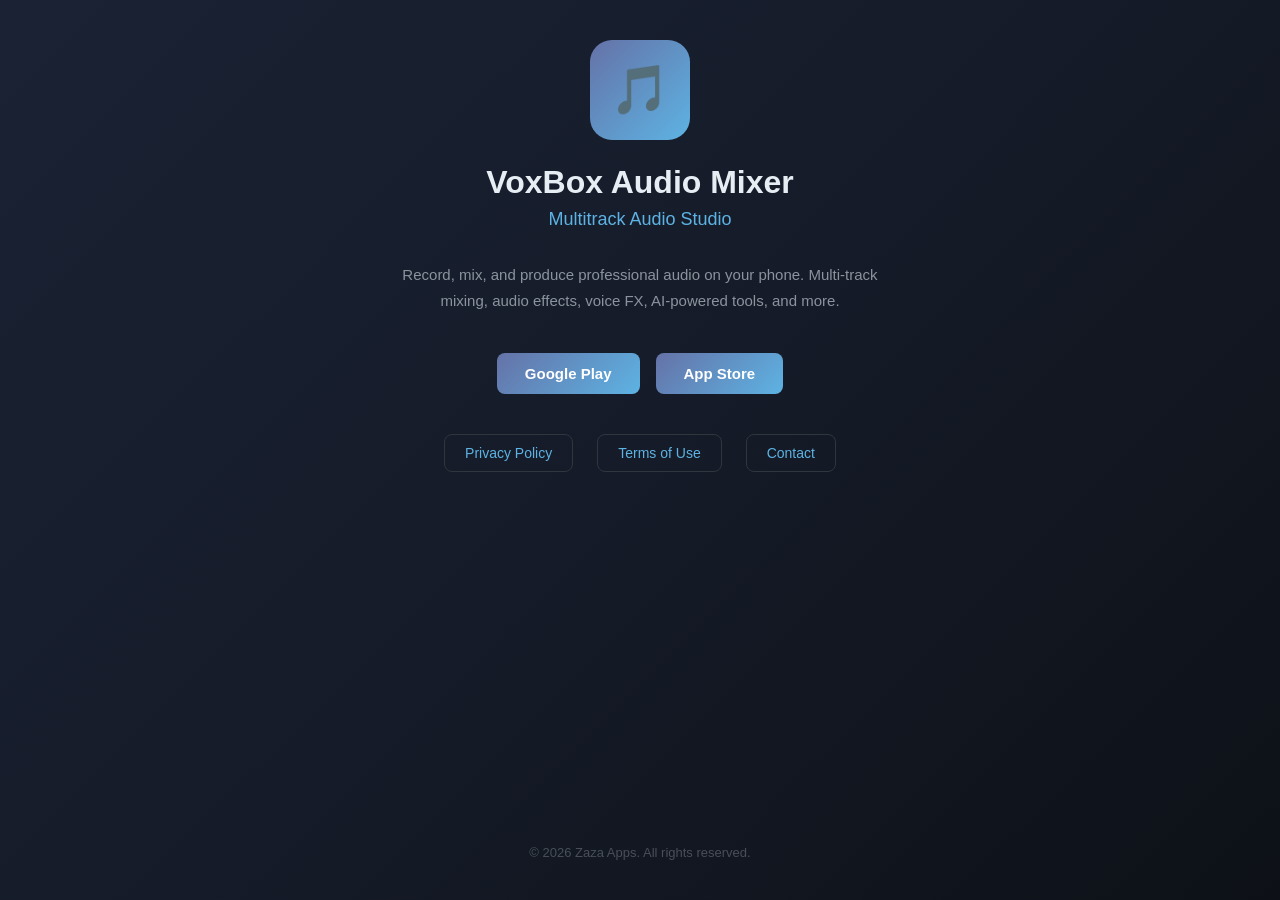
==== index.html @ 4f1d18e4 "Add privacy policy, terms of use, and landing page Required for iOS App Store review — auto-renewabl" ====
<!DOCTYPE html>
<html lang="en">
<head>
  <meta charset="UTF-8">
  <meta name="viewport" content="width=device-width, initial-scale=1.0">
  <title>VoxBox Audio Mixer - Multitrack Audio Studio</title>
  <style>
    * { margin: 0; padding: 0; box-sizing: border-box; }
    body {
      font-family: -apple-system, BlinkMacSystemFont, 'Segoe UI', Roboto, Helvetica, Arial, sans-serif;
      background: linear-gradient(135deg, #1A2234 0%, #151B28 50%, #0D1117 100%);
      color: #c9d1d9; min-height: 100vh;
      display: flex; flex-direction: column; align-items: center; justify-content: center;
      text-align: center; padding: 40px 24px;
    }
    .logo {
      width: 100px; height: 100px; border-radius: 22px;
      background: linear-gradient(135deg, #6572A7, #5DB3E3);
      display: flex; align-items: center; justify-content: center;
      margin-bottom: 24px; font-size: 48px;
    }
    h1 { color: #e6edf3; font-size: 32px; margin-bottom: 8px; }
    .tagline { color: #5DB3E3; font-size: 18px; margin-bottom: 32px; }
    .description { max-width: 500px; font-size: 15px; line-height: 1.7; margin-bottom: 40px; color: #8b949e; }
    .links { display: flex; gap: 24px; flex-wrap: wrap; justify-content: center; margin-bottom: 40px; }
    .links a {
      color: #5DB3E3; text-decoration: none; font-size: 14px;
      padding: 10px 20px; border: 1px solid #30363d; border-radius: 8px;
      transition: border-color 0.2s;
    }
    .links a:hover { border-color: #5DB3E3; }
    .store-links { display: flex; gap: 16px; flex-wrap: wrap; justify-content: center; margin-bottom: 40px; }
    .store-btn {
      display: inline-block; padding: 12px 28px; border-radius: 8px;
      background: linear-gradient(135deg, #6572A7, #5DB3E3);
      color: #fff; text-decoration: none; font-weight: 600; font-size: 15px;
      transition: opacity 0.2s;
    }
    .store-btn:hover { opacity: 0.9; }
    .footer { color: #484f58; font-size: 13px; margin-top: auto; padding-top: 40px; }
    .footer a { color: #484f58; }
  </style>
</head>
<body>
  <div class="logo">🎵</div>
  <h1>VoxBox Audio Mixer</h1>
  <p class="tagline">Multitrack Audio Studio</p>
  <p class="description">
    Record, mix, and produce professional audio on your phone.
    Multi-track mixing, audio effects, voice FX, AI-powered tools, and more.
  </p>

  <div class="store-links">
    <a class="store-btn" href="https://play.google.com/store/apps/details?id=com.zaza.beatbox" target="_blank" rel="noopener">Google Play</a>
    <a class="store-btn" href="https://apps.apple.com/app/id123456789" target="_blank" rel="noopener">App Store</a>
  </div>

  <div class="links">
    <a href="/privacy-policy">Privacy Policy</a>
    <a href="/terms-of-use">Terms of Use</a>
    <a href="mailto:zazamediaapps@gmail.com">Contact</a>
  </div>

  <p class="footer">&copy; 2026 Zaza Apps. All rights reserved.</p>
</body>
</html>
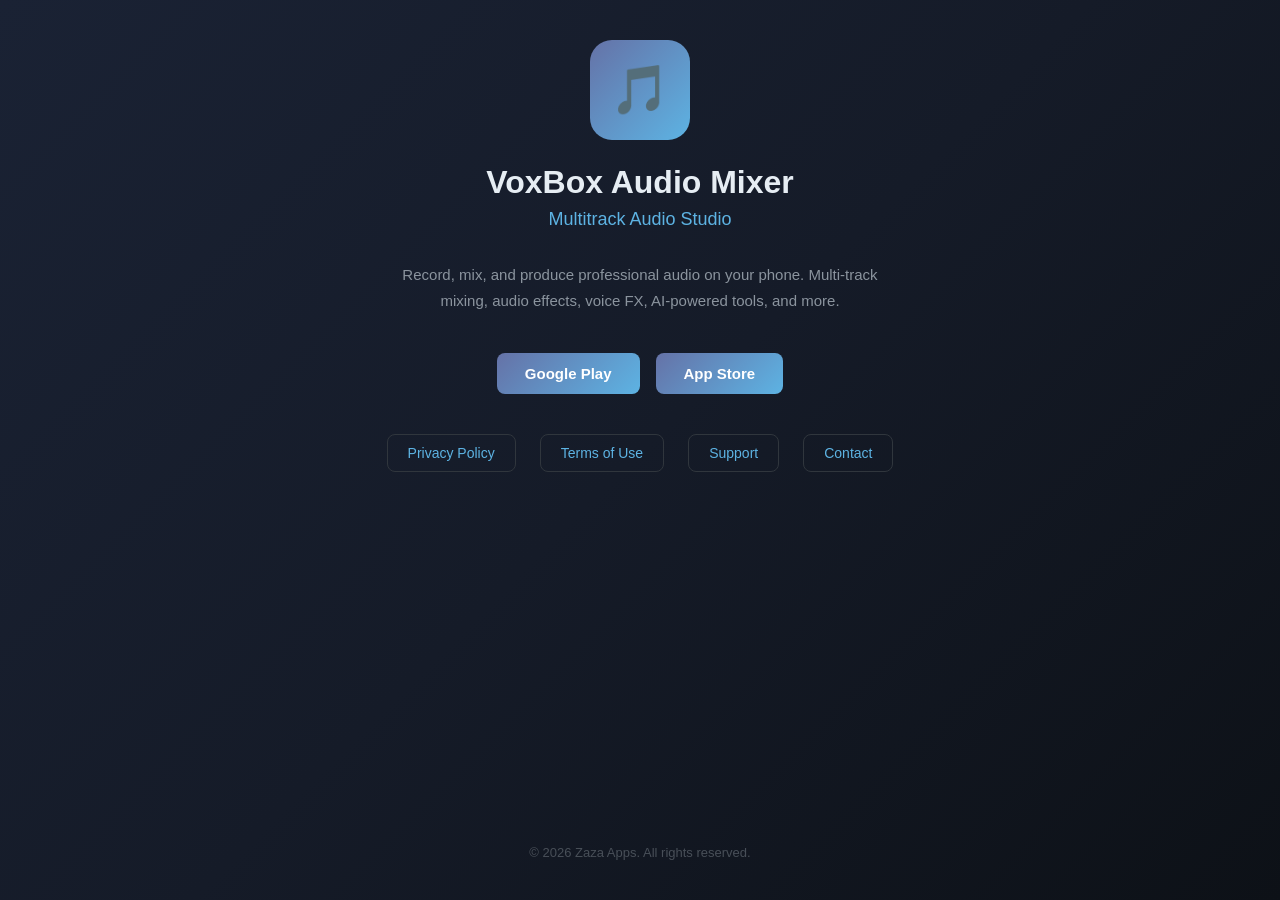
==== commit cbededb6: "fixess" ====
--- a/index.html
+++ b/index.html
@@ -58,6 +58,7 @@
   <div class="links">
     <a href="/privacy-policy">Privacy Policy</a>
     <a href="/terms-of-use">Terms of Use</a>
+    <a href="/support">Support</a>
     <a href="mailto:zazamediaapps@gmail.com">Contact</a>
   </div>
 
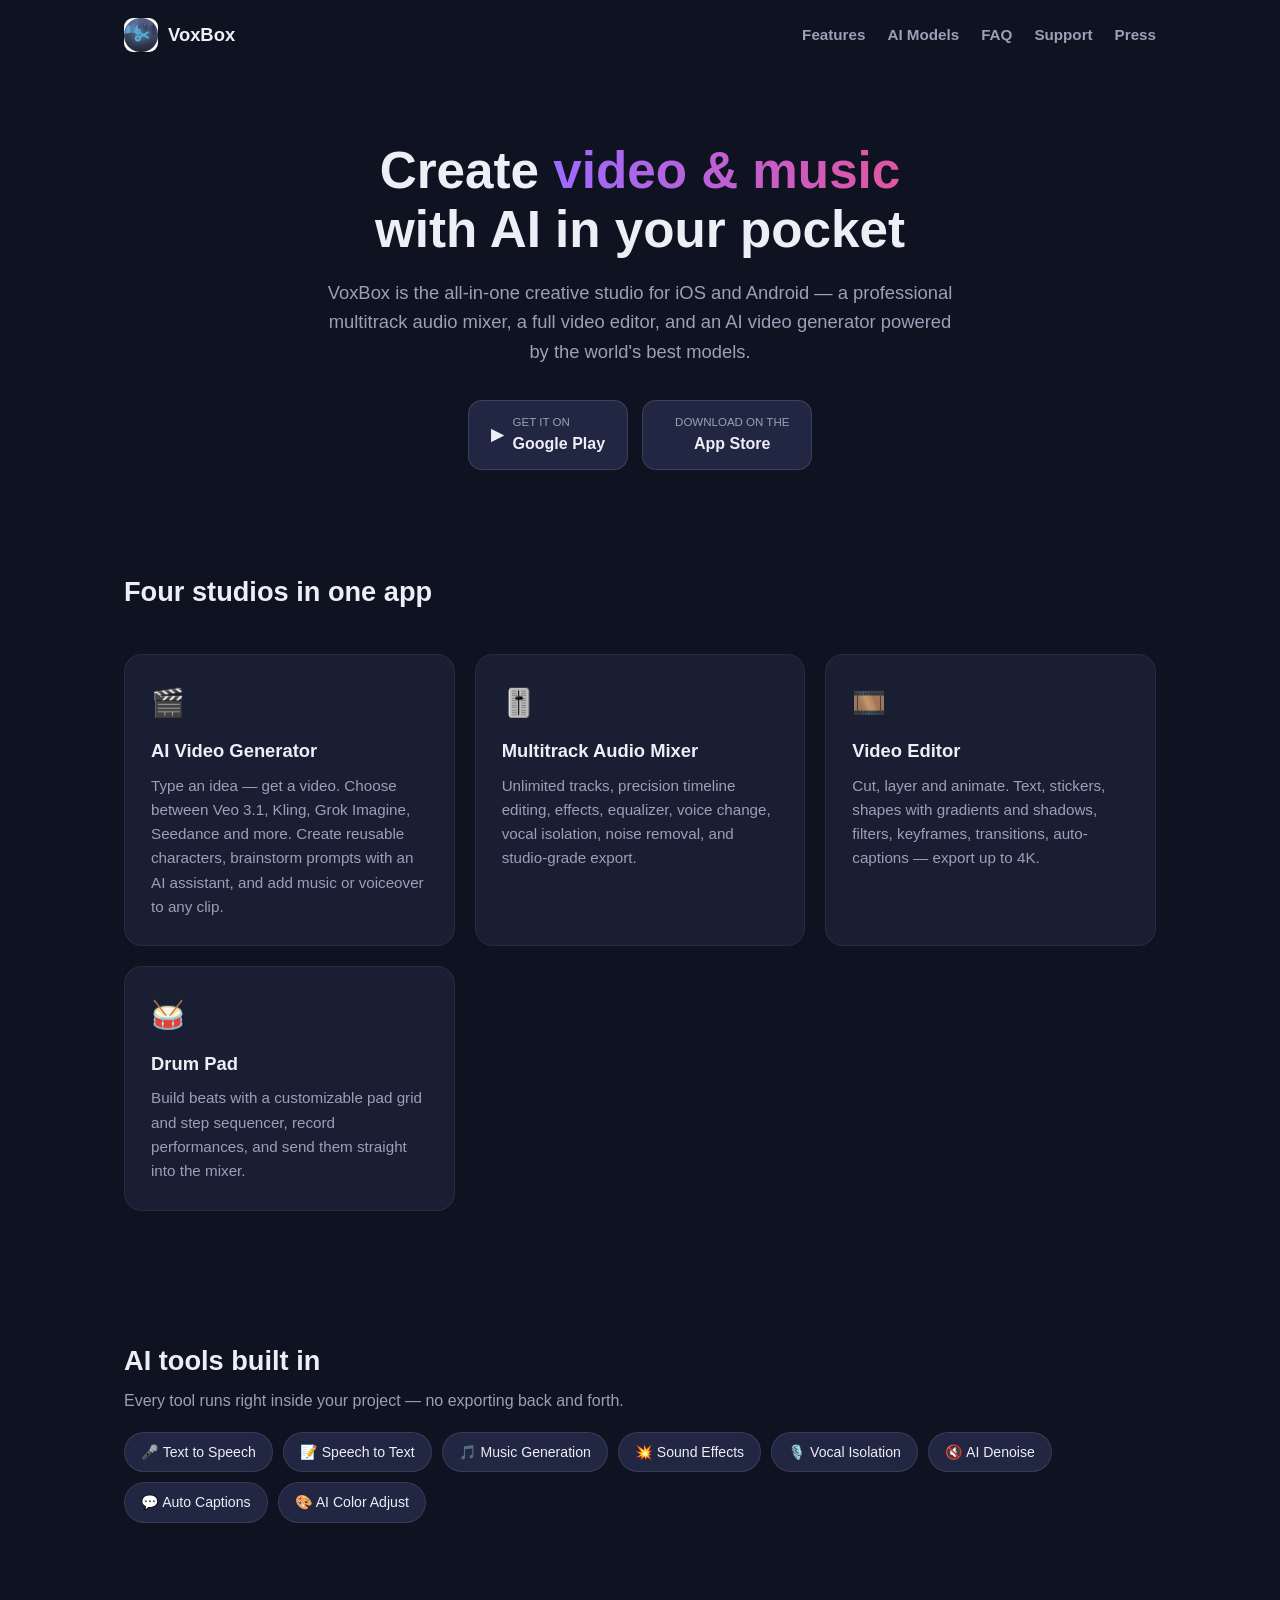
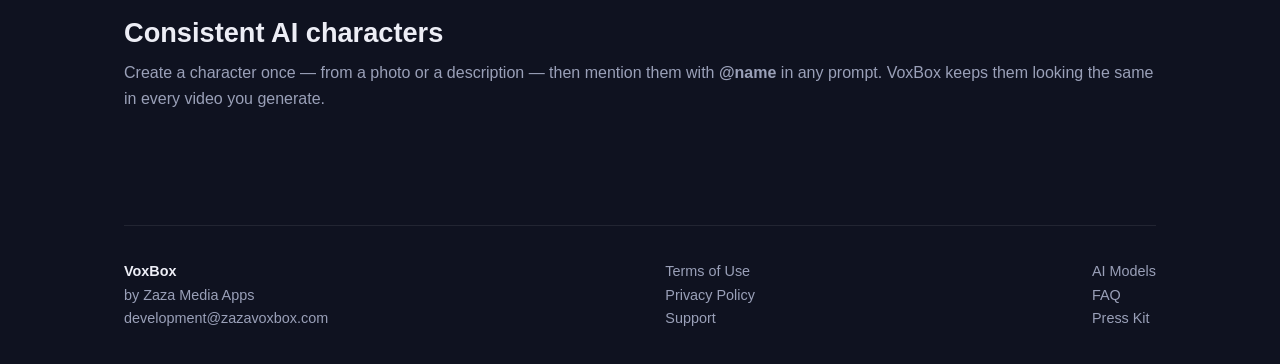
==== commit 30eb597d: "Full website: landing, AI model showcase, FAQ, press page Landing sells the four studios + AI tools;" ====
--- a/index.html
+++ b/index.html
@@ -1,67 +1,83 @@
 <!DOCTYPE html>
 <html lang="en">
 <head>
-  <meta charset="UTF-8">
-  <meta name="viewport" content="width=device-width, initial-scale=1.0">
-  <title>VoxBox Audio Mixer - Multitrack Audio Studio</title>
-  <style>
-    * { margin: 0; padding: 0; box-sizing: border-box; }
-    body {
-      font-family: -apple-system, BlinkMacSystemFont, 'Segoe UI', Roboto, Helvetica, Arial, sans-serif;
-      background: linear-gradient(135deg, #1A2234 0%, #151B28 50%, #0D1117 100%);
-      color: #c9d1d9; min-height: 100vh;
-      display: flex; flex-direction: column; align-items: center; justify-content: center;
-      text-align: center; padding: 40px 24px;
-    }
-    .logo {
-      width: 100px; height: 100px; border-radius: 22px;
-      background: linear-gradient(135deg, #6572A7, #5DB3E3);
-      display: flex; align-items: center; justify-content: center;
-      margin-bottom: 24px; font-size: 48px;
-    }
-    h1 { color: #e6edf3; font-size: 32px; margin-bottom: 8px; }
-    .tagline { color: #5DB3E3; font-size: 18px; margin-bottom: 32px; }
-    .description { max-width: 500px; font-size: 15px; line-height: 1.7; margin-bottom: 40px; color: #8b949e; }
-    .links { display: flex; gap: 24px; flex-wrap: wrap; justify-content: center; margin-bottom: 40px; }
-    .links a {
-      color: #5DB3E3; text-decoration: none; font-size: 14px;
-      padding: 10px 20px; border: 1px solid #30363d; border-radius: 8px;
-      transition: border-color 0.2s;
-    }
-    .links a:hover { border-color: #5DB3E3; }
-    .store-links { display: flex; gap: 16px; flex-wrap: wrap; justify-content: center; margin-bottom: 40px; }
-    .store-btn {
-      display: inline-block; padding: 12px 28px; border-radius: 8px;
-      background: linear-gradient(135deg, #6572A7, #5DB3E3);
-      color: #fff; text-decoration: none; font-weight: 600; font-size: 15px;
-      transition: opacity 0.2s;
-    }
-    .store-btn:hover { opacity: 0.9; }
-    .footer { color: #484f58; font-size: 13px; margin-top: auto; padding-top: 40px; }
-    .footer a { color: #484f58; }
-  </style>
+<meta charset="utf-8">
+<meta name="viewport" content="width=device-width,initial-scale=1">
+<title>VoxBox — AI Video & Audio Editor</title>
+<meta name="description" content="VoxBox is an all-in-one AI video and audio editor for iOS and Android: multitrack audio mixer, video editor, AI video generator with 7 top models, drum pad, and AI-powered tools.">
+<link rel="icon" href="/icon.jpg">
+<link rel="stylesheet" href="/styles.css">
 </head>
 <body>
-  <div class="logo">🎵</div>
-  <h1>VoxBox Audio Mixer</h1>
-  <p class="tagline">Multitrack Audio Studio</p>
-  <p class="description">
-    Record, mix, and produce professional audio on your phone.
-    Multi-track mixing, audio effects, voice FX, AI-powered tools, and more.
-  </p>
+<div class="wrap">
+<nav>
+  <a class="logo" href="/"><img src="/icon.jpg" alt="VoxBox"> VoxBox</a>
+  <div class="links">
+    <a href="#features">Features</a>
+    <a href="/models/">AI Models</a>
+    <a href="/faq/">FAQ</a>
+    <a href="/support">Support</a>
+    <a href="/press/">Press</a>
+  </div>
+</nav>
 
-  <div class="store-links">
-    <a class="store-btn" href="https://play.google.com/store/apps/details?id=com.zaza.beatbox" target="_blank" rel="noopener">Google Play</a>
-    <a class="store-btn" href="https://apps.apple.com/app/id123456789" target="_blank" rel="noopener">App Store</a>
+<div class="hero">
+  <h1>Create <span class="grad">video & music</span><br>with AI in your pocket</h1>
+  <p>VoxBox is the all-in-one creative studio for iOS and Android — a professional multitrack audio mixer, a full video editor, and an AI video generator powered by the world's best models.</p>
+  <div class="badges">
+    <a class="badge" href="https://play.google.com/store/apps/details?id=com.zaza.beatbox"><span>▶</span><span><small>GET IT ON</small>Google Play</span></a>
+    <a class="badge" href="https://apps.apple.com/us/app/voxbox-ai-video-audio-editor/id6758082200"><span></span><span><small>DOWNLOAD ON THE</small>App Store</span></a>
   </div>
+</div>
 
-  <div class="links">
-    <a href="/privacy-policy">Privacy Policy</a>
-    <a href="/terms-of-use">Terms of Use</a>
-    <a href="/support">Support</a>
-    <a href="mailto:zazamediaapps@gmail.com">Contact</a>
+<section id="features">
+  <h2>Four studios in one app</h2>
+  <div class="grid">
+    <div class="card"><span class="ico">🎬</span><h3>AI Video Generator</h3><p>Type an idea — get a video. Choose between Veo 3.1, Kling, Grok Imagine, Seedance and more. Create reusable characters, brainstorm prompts with an AI assistant, and add music or voiceover to any clip.</p></div>
+    <div class="card"><span class="ico">🎚️</span><h3>Multitrack Audio Mixer</h3><p>Unlimited tracks, precision timeline editing, effects, equalizer, voice change, vocal isolation, noise removal, and studio-grade export.</p></div>
+    <div class="card"><span class="ico">🎞️</span><h3>Video Editor</h3><p>Cut, layer and animate. Text, stickers, shapes with gradients and shadows, filters, keyframes, transitions, auto-captions — export up to 4K.</p></div>
+    <div class="card"><span class="ico">🥁</span><h3>Drum Pad</h3><p>Build beats with a customizable pad grid and step sequencer, record performances, and send them straight into the mixer.</p></div>
   </div>
+</section>
 
-  <p class="footer">&copy; 2026 Zaza Apps. All rights reserved.</p>
+<section>
+  <h2>AI tools built in</h2>
+  <p class="sub">Every tool runs right inside your project — no exporting back and forth.</p>
+  <div class="pillrow">
+    <span class="pill">🎤 Text to Speech</span>
+    <span class="pill">📝 Speech to Text</span>
+    <span class="pill">🎵 Music Generation</span>
+    <span class="pill">💥 Sound Effects</span>
+    <span class="pill">🎙️ Vocal Isolation</span>
+    <span class="pill">🔇 AI Denoise</span>
+    <span class="pill">💬 Auto Captions</span>
+    <span class="pill">🎨 AI Color Adjust</span>
+  </div>
+</section>
+
+<section>
+  <h2>Consistent AI characters</h2>
+  <p class="sub">Create a character once — from a photo or a description — then mention them with <b>@name</b> in any prompt. VoxBox keeps them looking the same in every video you generate.</p>
+</section>
+
+<footer>
+  <div class="cols">
+    <div>
+      <b style="color:var(--text)">VoxBox</b><br>by Zaza Media Apps<br>
+      <a href="mailto:development@zazavoxbox.com">development@zazavoxbox.com</a>
+    </div>
+    <div>
+      <a href="/terms-of-use">Terms of Use</a><br>
+      <a href="/privacy-policy">Privacy Policy</a><br>
+      <a href="/support">Support</a>
+    </div>
+    <div>
+      <a href="/models/">AI Models</a><br>
+      <a href="/faq/">FAQ</a><br>
+      <a href="/press/">Press Kit</a>
+    </div>
+  </div>
+</footer>
+</div>
 </body>
 </html>
--- a/styles.css
+++ b/styles.css
@@ -0,0 +1,41 @@
+:root{--bg:#0F1220;--card:#1A1E33;--card2:#212642;--text:#EDEEF6;--dim:#9AA0B8;--a1:#9B6BFF;--a2:#E255A1;--ok:#36D17A}
+*{margin:0;padding:0;box-sizing:border-box}
+body{background:var(--bg);color:var(--text);font-family:-apple-system,BlinkMacSystemFont,'Segoe UI',Roboto,sans-serif;line-height:1.6}
+a{color:var(--a1);text-decoration:none}
+.wrap{max-width:1080px;margin:0 auto;padding:0 24px}
+nav{display:flex;align-items:center;gap:28px;padding:18px 0;flex-wrap:wrap}
+nav .logo{display:flex;align-items:center;gap:10px;font-weight:800;font-size:1.15rem;color:var(--text)}
+nav .logo img{width:34px;height:34px;border-radius:9px}
+nav .links{display:flex;gap:22px;margin-left:auto;flex-wrap:wrap}
+nav .links a{color:var(--dim);font-weight:600;font-size:.95rem}
+nav .links a:hover{color:var(--text)}
+.hero{text-align:center;padding:72px 0 56px}
+.hero h1{font-size:clamp(2rem,5vw,3.2rem);font-weight:900;line-height:1.15}
+.grad{background:linear-gradient(90deg,var(--a1),var(--a2));-webkit-background-clip:text;background-clip:text;color:transparent}
+.hero p{color:var(--dim);font-size:1.15rem;max-width:640px;margin:18px auto 0}
+.badges{display:flex;gap:14px;justify-content:center;margin-top:34px;flex-wrap:wrap}
+.badge{display:inline-flex;align-items:center;gap:10px;background:var(--card2);border:1px solid rgba(255,255,255,.12);border-radius:14px;padding:12px 22px;color:var(--text);font-weight:700;transition:.2s}
+.badge:hover{border-color:var(--a1);transform:translateY(-2px)}
+.badge small{display:block;font-weight:500;color:var(--dim);font-size:.72rem;text-align:left}
+.grid{display:grid;gap:20px;grid-template-columns:repeat(auto-fit,minmax(250px,1fr));margin:40px 0}
+.card{background:var(--card);border:1px solid rgba(255,255,255,.06);border-radius:18px;padding:26px}
+.card h3{margin-bottom:8px;font-size:1.15rem}
+.card .ico{font-size:1.7rem;display:block;margin-bottom:12px}
+.card p{color:var(--dim);font-size:.95rem}
+section{padding:44px 0}
+section h2{font-size:1.7rem;font-weight:800;margin-bottom:6px}
+section .sub{color:var(--dim);margin-bottom:10px}
+.pillrow{display:flex;flex-wrap:wrap;gap:10px;margin-top:18px}
+.pill{background:var(--card2);border:1px solid rgba(255,255,255,.1);border-radius:999px;padding:8px 16px;font-size:.88rem;color:var(--text)}
+footer{border-top:1px solid rgba(255,255,255,.08);margin-top:60px;padding:34px 0;color:var(--dim);font-size:.9rem}
+footer .cols{display:flex;gap:40px;flex-wrap:wrap;justify-content:space-between}
+footer a{color:var(--dim)}footer a:hover{color:var(--text)}
+.model{display:flex;gap:22px;background:var(--card);border:1px solid rgba(255,255,255,.06);border-radius:18px;padding:22px;margin-bottom:18px;flex-wrap:wrap}
+.model video,.model .vph{width:280px;max-width:100%;aspect-ratio:16/9;border-radius:12px;background:#000;display:flex;align-items:center;justify-content:center;color:var(--dim);font-size:.85rem}
+.model .info{flex:1;min-width:240px}
+.model h3{margin-bottom:6px}
+.tag{display:inline-block;background:rgba(155,107,255,.16);border:1px solid rgba(155,107,255,.5);color:#C9B2FF;border-radius:8px;padding:2px 10px;font-size:.78rem;font-weight:700;margin-left:8px;vertical-align:middle}
+details{background:var(--card);border:1px solid rgba(255,255,255,.06);border-radius:14px;padding:18px 22px;margin-bottom:12px}
+details summary{cursor:pointer;font-weight:700;font-size:1.02rem}
+details p{color:var(--dim);margin-top:10px}
+.note{background:rgba(54,209,122,.1);border:1px solid rgba(54,209,122,.4);border-radius:12px;padding:14px 18px;color:var(--text);font-size:.92rem}
